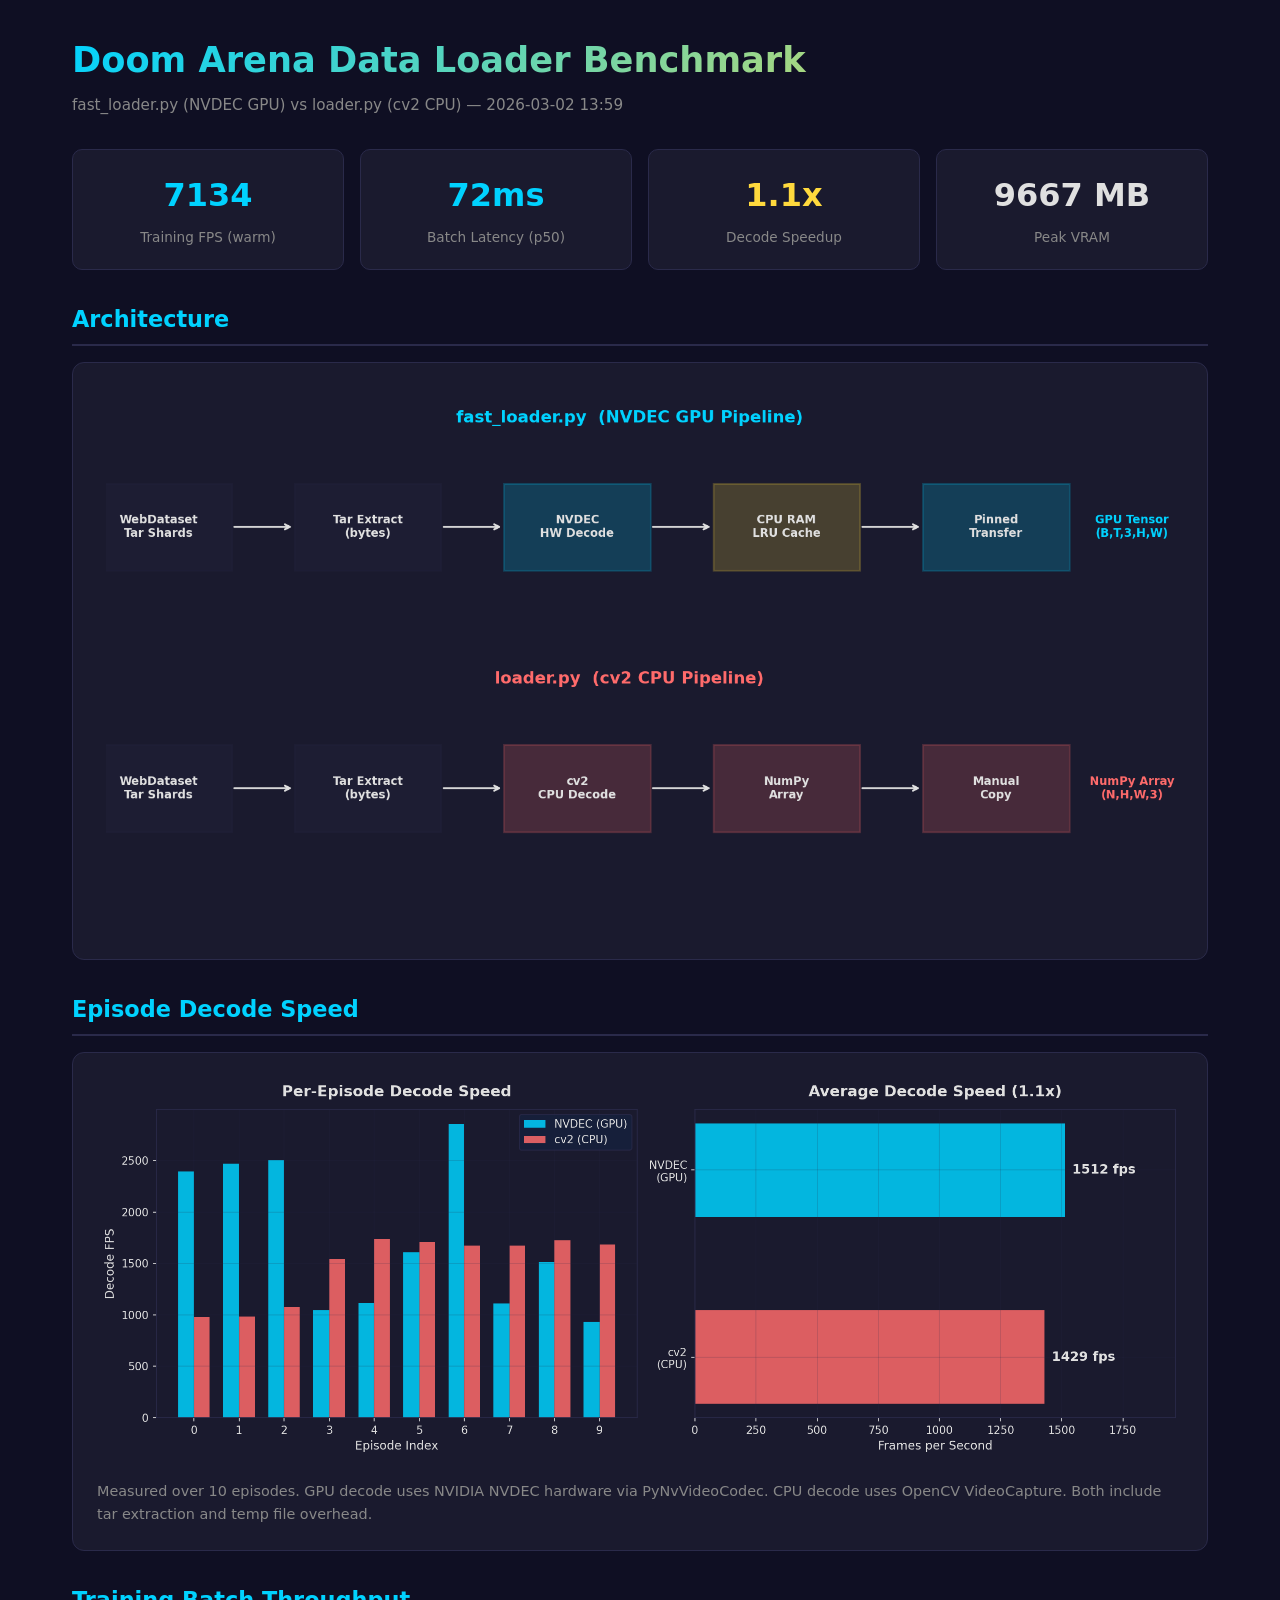
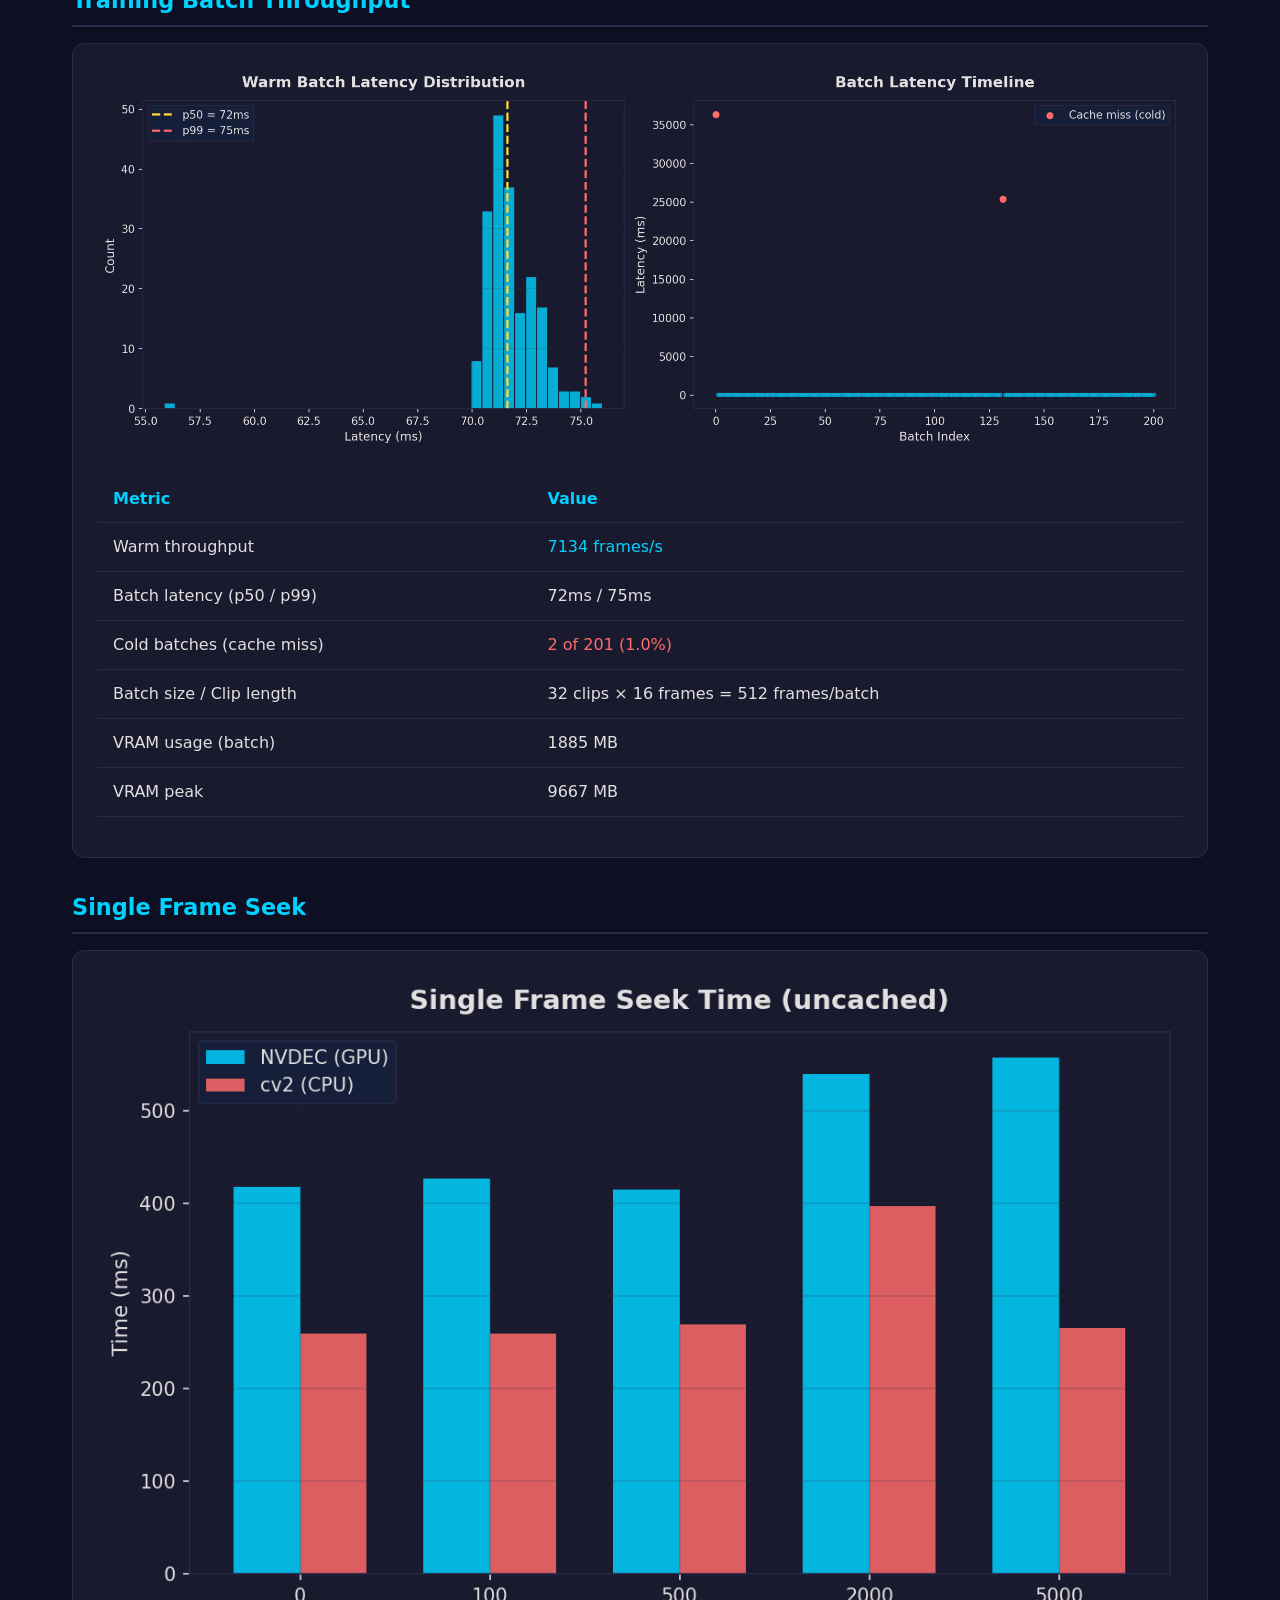
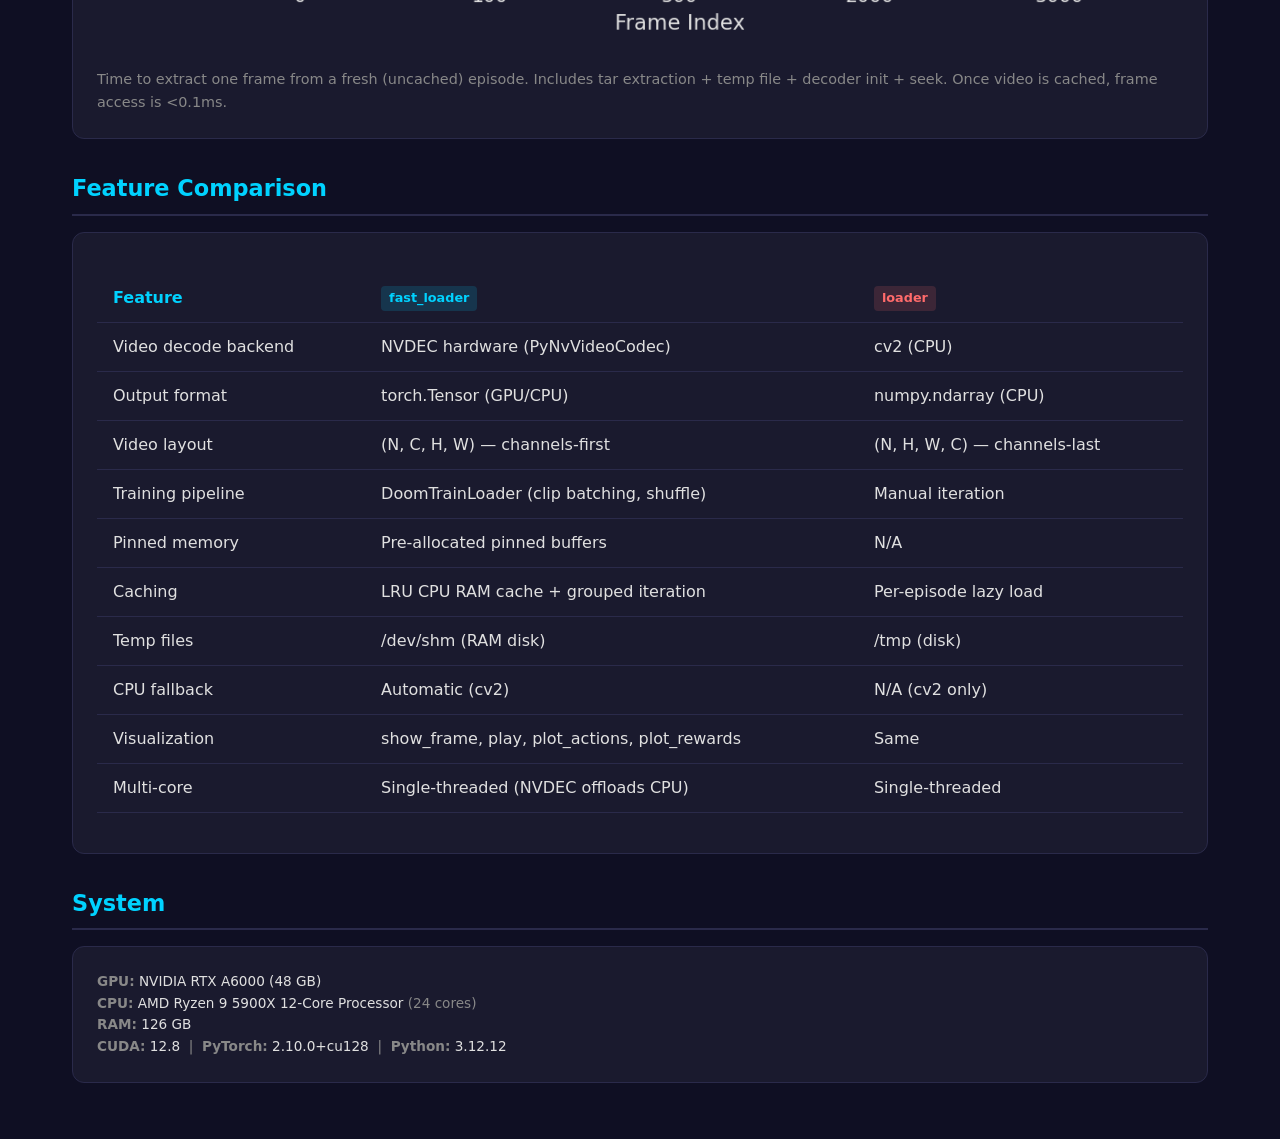
==== benchmarks/report.html @ 8c50ab37 "Add performance benchmark report for fast_loader vs loader Standalone HTML report with embedded char" ====
<!DOCTYPE html>
<html lang="en">
<head>
<meta charset="utf-8">
<meta name="viewport" content="width=device-width, initial-scale=1">
<title>Doom Arena — Data Loader Benchmark</title>
<style>
  :root {
    --bg: #0f0f23;
    --card: #1a1a2e;
    --border: #2a2a4a;
    --text: #e0e0e0;
    --gpu: #00d2ff;
    --cpu: #ff6b6b;
    --accent: #ffd93d;
  }
  * { box-sizing: border-box; margin: 0; padding: 0; }
  body {
    font-family: 'Segoe UI', system-ui, -apple-system, sans-serif;
    background: var(--bg);
    color: var(--text);
    line-height: 1.6;
    padding: 2rem;
    max-width: 1200px;
    margin: 0 auto;
  }
  h1 {
    font-size: 2.2rem;
    background: linear-gradient(135deg, var(--gpu), var(--accent));
    -webkit-background-clip: text;
    -webkit-text-fill-color: transparent;
    margin-bottom: 0.3rem;
  }
  h2 {
    font-size: 1.4rem;
    color: var(--gpu);
    margin: 2rem 0 1rem;
    border-bottom: 2px solid var(--border);
    padding-bottom: 0.4rem;
  }
  .subtitle { color: #888; font-size: 0.95rem; margin-bottom: 2rem; }
  .card {
    background: var(--card);
    border: 1px solid var(--border);
    border-radius: 12px;
    padding: 1.5rem;
    margin-bottom: 1.5rem;
  }
  .stats-grid {
    display: grid;
    grid-template-columns: repeat(auto-fit, minmax(200px, 1fr));
    gap: 1rem;
    margin-bottom: 1.5rem;
  }
  .stat {
    background: var(--card);
    border: 1px solid var(--border);
    border-radius: 10px;
    padding: 1.2rem;
    text-align: center;
  }
  .stat .value {
    font-size: 2rem;
    font-weight: 700;
    display: block;
    margin-bottom: 0.2rem;
  }
  .stat .label { font-size: 0.85rem; color: #888; }
  .gpu { color: var(--gpu); }
  .cpu { color: var(--cpu); }
  .accent { color: var(--accent); }
  img { width: 100%; border-radius: 8px; }
  table {
    width: 100%;
    border-collapse: collapse;
    margin: 1rem 0;
  }
  th, td {
    padding: 0.7rem 1rem;
    text-align: left;
    border-bottom: 1px solid var(--border);
  }
  th { color: var(--gpu); font-weight: 600; }
  .tag {
    display: inline-block;
    padding: 0.15rem 0.5rem;
    border-radius: 4px;
    font-size: 0.8rem;
    font-weight: 600;
  }
  .tag-gpu { background: rgba(0,210,255,0.15); color: var(--gpu); }
  .tag-cpu { background: rgba(255,107,107,0.15); color: var(--cpu); }
  .sysinfo { font-size: 0.85rem; color: #888; }
  .sysinfo span { color: var(--text); }
</style>
</head>
<body>

<h1>Doom Arena Data Loader Benchmark</h1>
<p class="subtitle">fast_loader.py (NVDEC GPU) vs loader.py (cv2 CPU) &mdash; 2026-03-02 13:59</p>

<div class="stats-grid">
  <div class="stat">
    <span class="value gpu">7134</span>
    <span class="label">Training FPS (warm)</span>
  </div>
  <div class="stat">
    <span class="value gpu">72ms</span>
    <span class="label">Batch Latency (p50)</span>
  </div>
  <div class="stat">
    <span class="value accent">1.1x</span>
    <span class="label">Decode Speedup</span>
  </div>
  <div class="stat">
    <span class="value">9667 MB</span>
    <span class="label">Peak VRAM</span>
  </div>
</div>

<h2>Architecture</h2>
<div class="card">
  <img src="[data-uri]" alt="Architecture comparison">
</div>

<h2>Episode Decode Speed</h2>
<div class="card">
  <img src="[data-uri]" alt="Decode benchmark">
  <p style="margin-top:0.8rem; font-size:0.9rem; color:#888;">
    Measured over 10 episodes. GPU decode uses NVIDIA NVDEC hardware via PyNvVideoCodec.
    CPU decode uses OpenCV VideoCapture. Both include tar extraction and temp file overhead.
  </p>
</div>

<h2>Training Batch Throughput</h2>
<div class="card">
  <img src="[data-uri]" alt="Training throughput">
  <table>
    <tr><th>Metric</th><th>Value</th></tr>
    <tr><td>Warm throughput</td><td class="gpu">7134 frames/s</td></tr>
    <tr><td>Batch latency (p50 / p99)</td><td>72ms / 75ms</td></tr>
    <tr><td>Cold batches (cache miss)</td><td class="cpu">2 of 201 (1.0%)</td></tr>
    <tr><td>Batch size / Clip length</td><td>32 clips &times; 16 frames = 512 frames/batch</td></tr>
    <tr><td>VRAM usage (batch)</td><td>1885 MB</td></tr>
    <tr><td>VRAM peak</td><td>9667 MB</td></tr>
  </table>
</div>

<h2>Single Frame Seek</h2>
<div class="card">
  <img src="[data-uri]" alt="Single frame seek">
  <p style="margin-top:0.8rem; font-size:0.9rem; color:#888;">
    Time to extract one frame from a fresh (uncached) episode. Includes tar extraction +
    temp file + decoder init + seek. Once video is cached, frame access is &lt;0.1ms.
  </p>
</div>

<h2>Feature Comparison</h2>
<div class="card">
  <table>
    <tr>
      <th>Feature</th>
      <th><span class="tag tag-gpu">fast_loader</span></th>
      <th><span class="tag tag-cpu">loader</span></th>
    </tr>
    <tr><td>Video decode backend</td><td>NVDEC hardware (PyNvVideoCodec)</td><td>cv2 (CPU)</td></tr>
    <tr><td>Output format</td><td>torch.Tensor (GPU/CPU)</td><td>numpy.ndarray (CPU)</td></tr>
    <tr><td>Video layout</td><td>(N, C, H, W) &mdash; channels-first</td><td>(N, H, W, C) &mdash; channels-last</td></tr>
    <tr><td>Training pipeline</td><td>DoomTrainLoader (clip batching, shuffle)</td><td>Manual iteration</td></tr>
    <tr><td>Pinned memory</td><td>Pre-allocated pinned buffers</td><td>N/A</td></tr>
    <tr><td>Caching</td><td>LRU CPU RAM cache + grouped iteration</td><td>Per-episode lazy load</td></tr>
    <tr><td>Temp files</td><td>/dev/shm (RAM disk)</td><td>/tmp (disk)</td></tr>
    <tr><td>CPU fallback</td><td>Automatic (cv2)</td><td>N/A (cv2 only)</td></tr>
    <tr><td>Visualization</td><td>show_frame, play, plot_actions, plot_rewards</td><td>Same</td></tr>
    <tr><td>Multi-core</td><td>Single-threaded (NVDEC offloads CPU)</td><td>Single-threaded</td></tr>
  </table>
</div>

<h2>System</h2>
<div class="card sysinfo">
  <p><strong>GPU:</strong> <span>NVIDIA RTX A6000 (48 GB)</span></p>
  <p><strong>CPU:</strong> <span>AMD Ryzen 9 5900X 12-Core Processor</span> (24 cores)</p>
  <p><strong>RAM:</strong> <span>126 GB</span></p>
  <p><strong>CUDA:</strong> <span>12.8</span> &nbsp;|&nbsp;
     <strong>PyTorch:</strong> <span>2.10.0+cu128</span> &nbsp;|&nbsp;
     <strong>Python:</strong> <span>3.12.12</span></p>
</div>

</body>
</html>
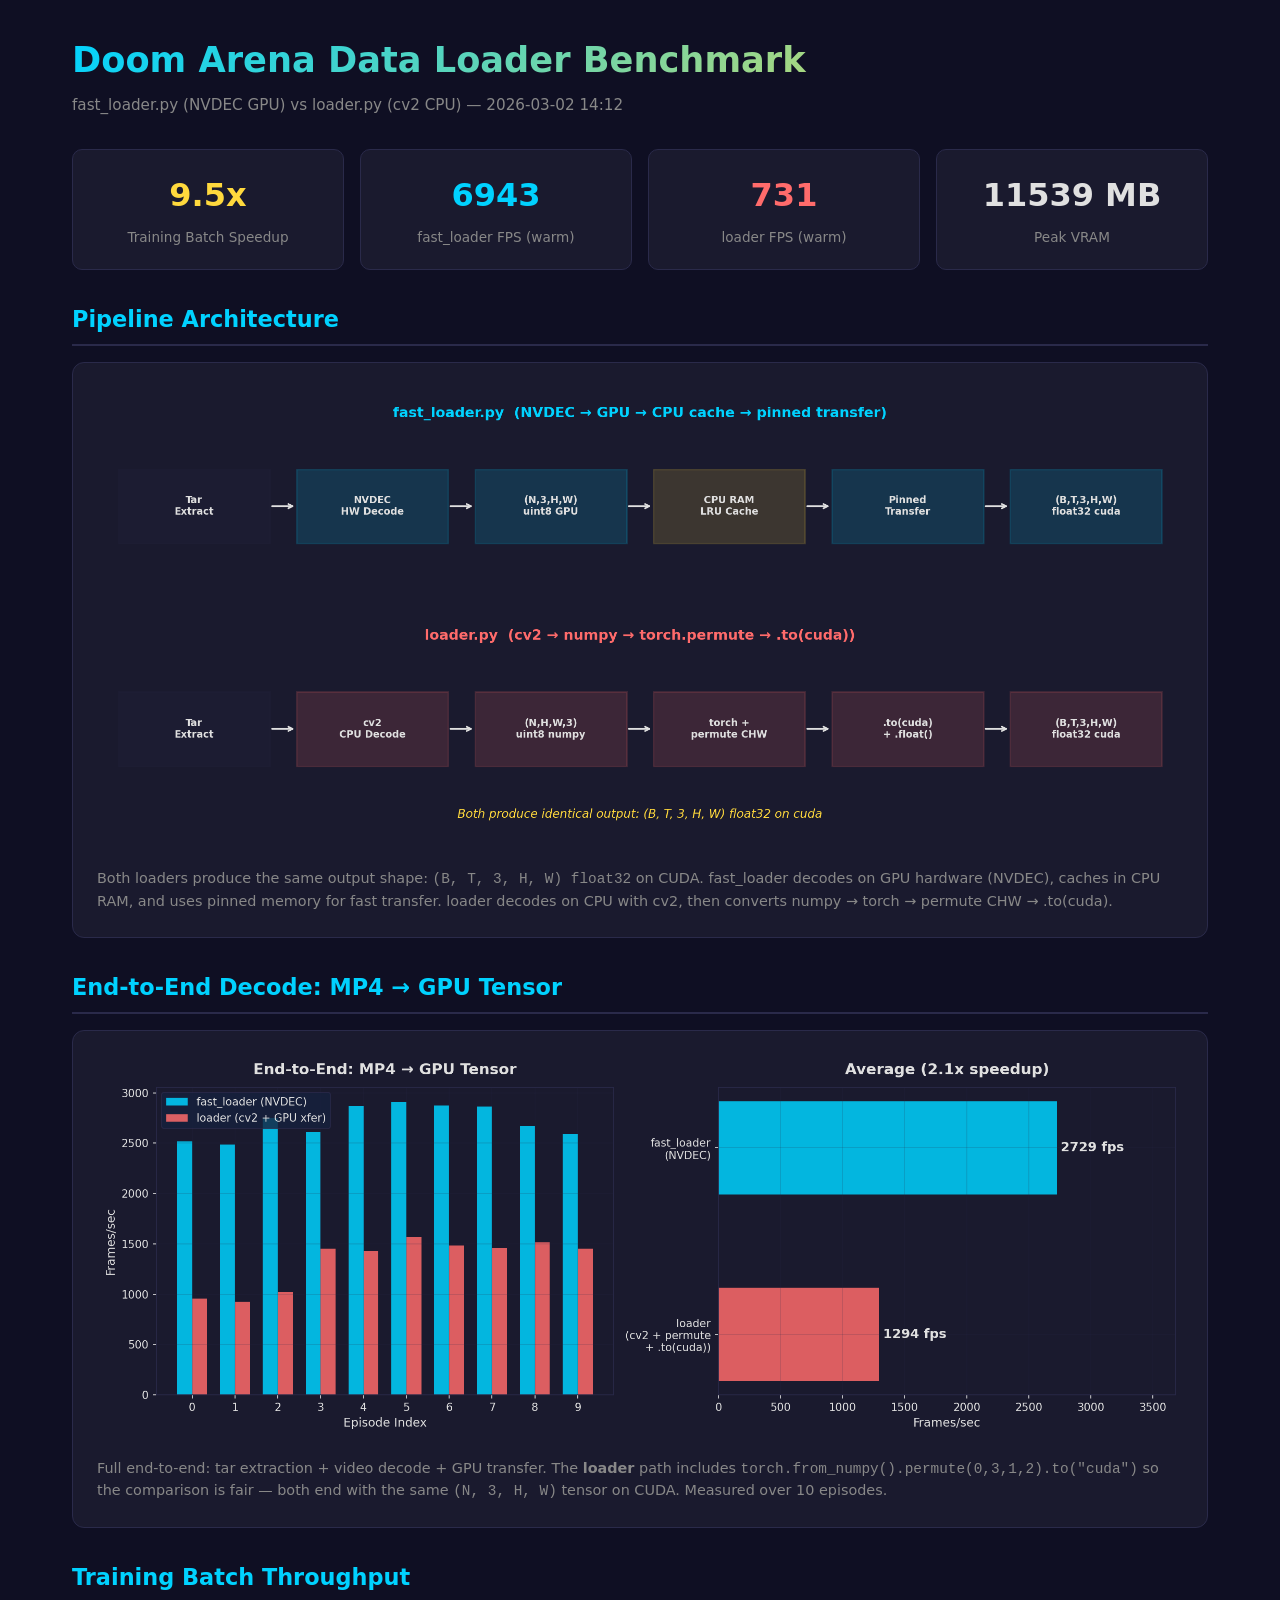
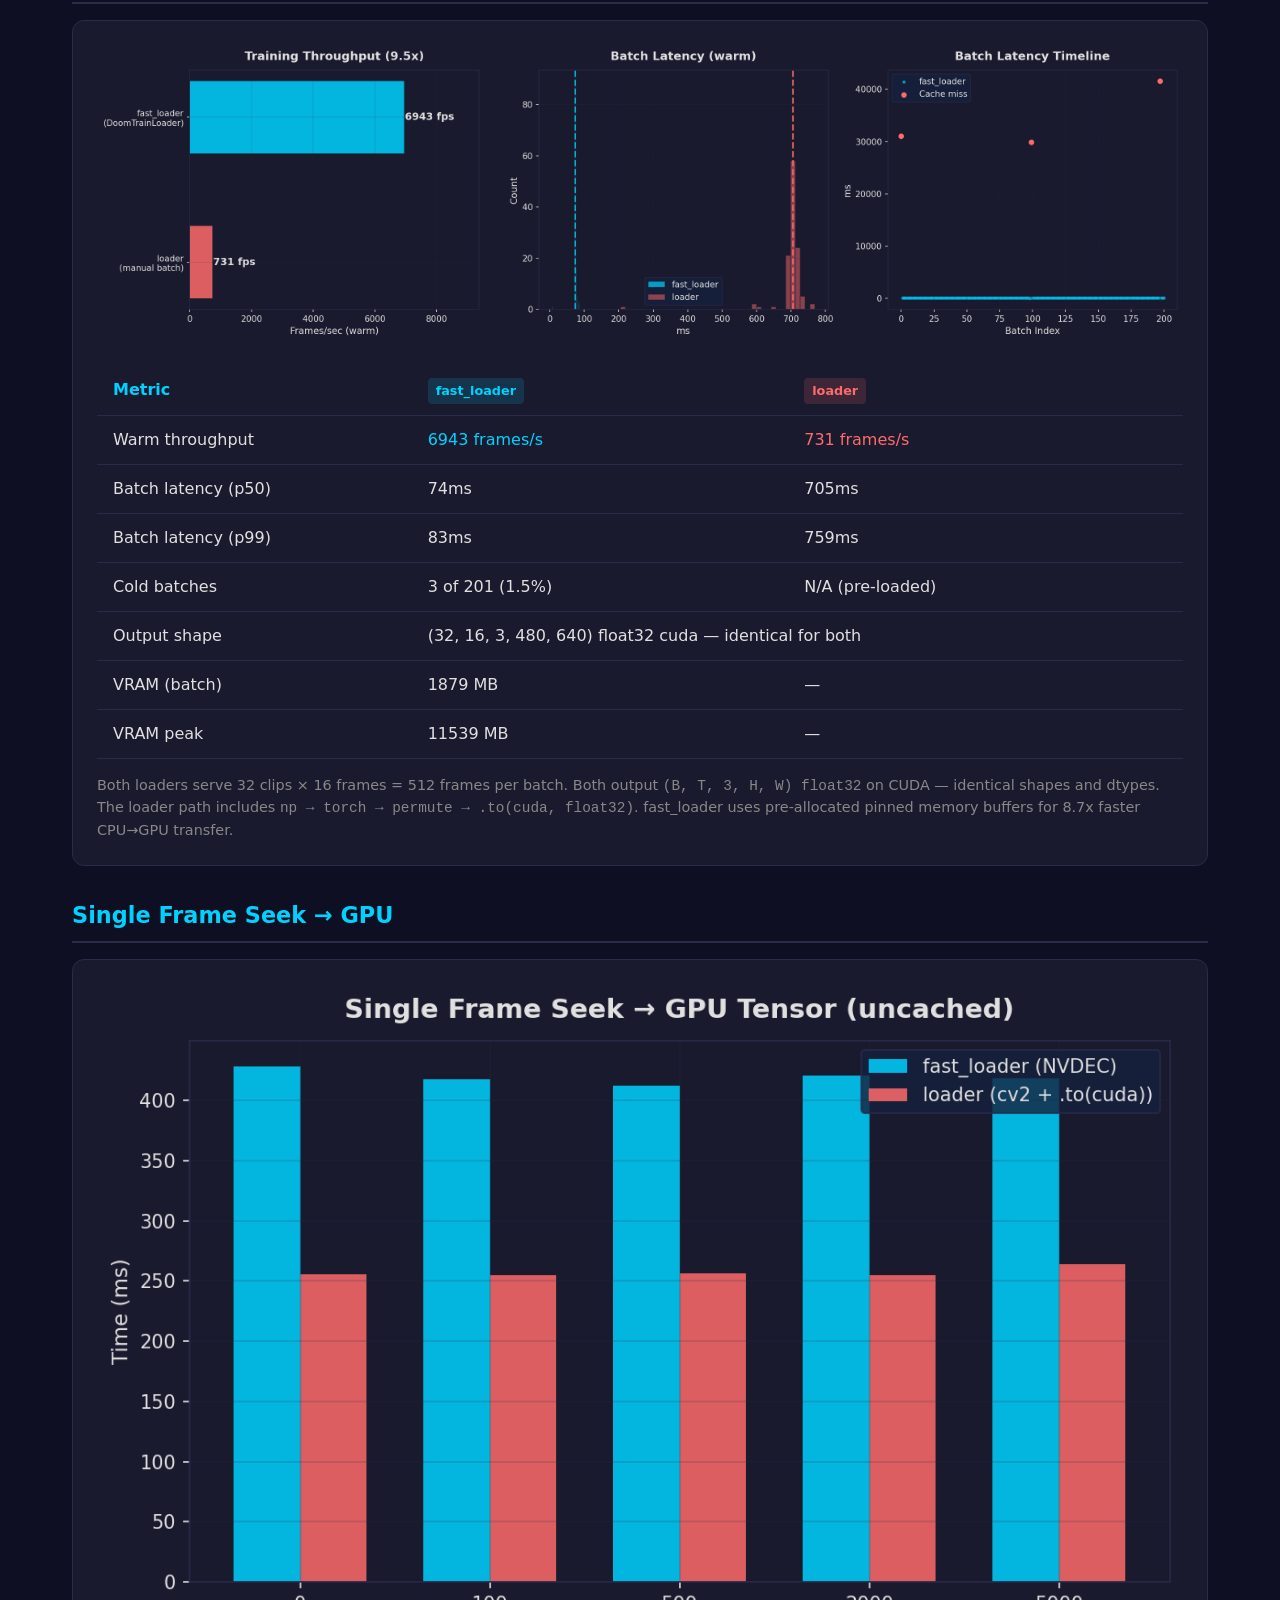
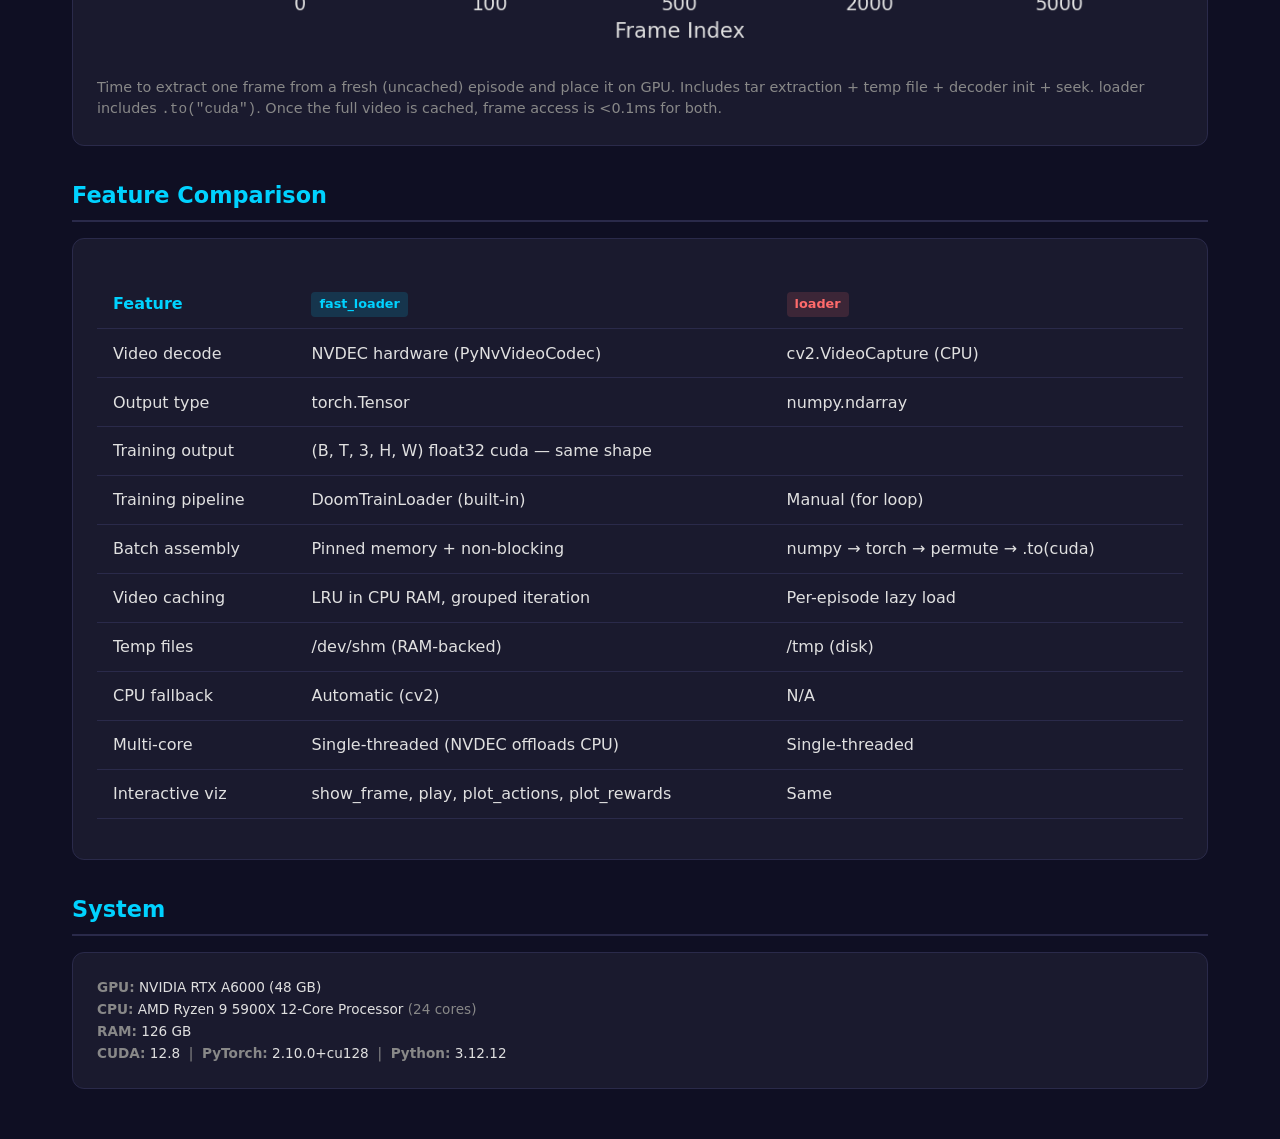
==== commit e045f65d: "Redo benchmark with fair apples-to-apples comparison Both loaders now measured end-to-end producing " ====
--- a/benchmarks/report.html
+++ b/benchmarks/report.html
@@ -3,7 +3,7 @@
 <head>
 <meta charset="utf-8">
 <meta name="viewport" content="width=device-width, initial-scale=1">
-<title>Doom Arena — Data Loader Benchmark</title>
+<title>Doom Arena &mdash; Data Loader Benchmark</title>
 <style>
   :root {
     --bg: #0f0f23;
@@ -29,6 +29,7 @@
     background: linear-gradient(135deg, var(--gpu), var(--accent));
     -webkit-background-clip: text;
     -webkit-text-fill-color: transparent;
+    background-clip: text;
     margin-bottom: 0.3rem;
   }
   h2 {
@@ -46,9 +47,15 @@
     padding: 1.5rem;
     margin-bottom: 1.5rem;
   }
+  .note {
+    margin-top: 0.8rem;
+    font-size: 0.9rem;
+    color: #888;
+    line-height: 1.5;
+  }
   .stats-grid {
     display: grid;
-    grid-template-columns: repeat(auto-fit, minmax(200px, 1fr));
+    grid-template-columns: repeat(auto-fit, minmax(220px, 1fr));
     gap: 1rem;
     margin-bottom: 1.5rem;
   }
@@ -97,61 +104,93 @@
 <body>
 
 <h1>Doom Arena Data Loader Benchmark</h1>
-<p class="subtitle">fast_loader.py (NVDEC GPU) vs loader.py (cv2 CPU) &mdash; 2026-03-02 13:59</p>
+<p class="subtitle">fast_loader.py (NVDEC GPU) vs loader.py (cv2 CPU) &mdash; 2026-03-02 14:12</p>
 
 <div class="stats-grid">
   <div class="stat">
-    <span class="value gpu">7134</span>
-    <span class="label">Training FPS (warm)</span>
-  </div>
-  <div class="stat">
-    <span class="value gpu">72ms</span>
-    <span class="label">Batch Latency (p50)</span>
-  </div>
-  <div class="stat">
-    <span class="value accent">1.1x</span>
-    <span class="label">Decode Speedup</span>
-  </div>
-  <div class="stat">
-    <span class="value">9667 MB</span>
+    <span class="value accent">9.5x</span>
+    <span class="label">Training Batch Speedup</span>
+  </div>
+  <div class="stat">
+    <span class="value gpu">6943</span>
+    <span class="label">fast_loader FPS (warm)</span>
+  </div>
+  <div class="stat">
+    <span class="value cpu">731</span>
+    <span class="label">loader FPS (warm)</span>
+  </div>
+  <div class="stat">
+    <span class="value">11539 MB</span>
     <span class="label">Peak VRAM</span>
   </div>
 </div>
 
-<h2>Architecture</h2>
-<div class="card">
-  <img src="[data-uri]" alt="Architecture comparison">
-</div>
-
-<h2>Episode Decode Speed</h2>
-<div class="card">
-  <img src="[data-uri]" alt="Decode benchmark">
-  <p style="margin-top:0.8rem; font-size:0.9rem; color:#888;">
-    Measured over 10 episodes. GPU decode uses NVIDIA NVDEC hardware via PyNvVideoCodec.
-    CPU decode uses OpenCV VideoCapture. Both include tar extraction and temp file overhead.
+<h2>Pipeline Architecture</h2>
+<div class="card">
+  <img src="[data-uri]